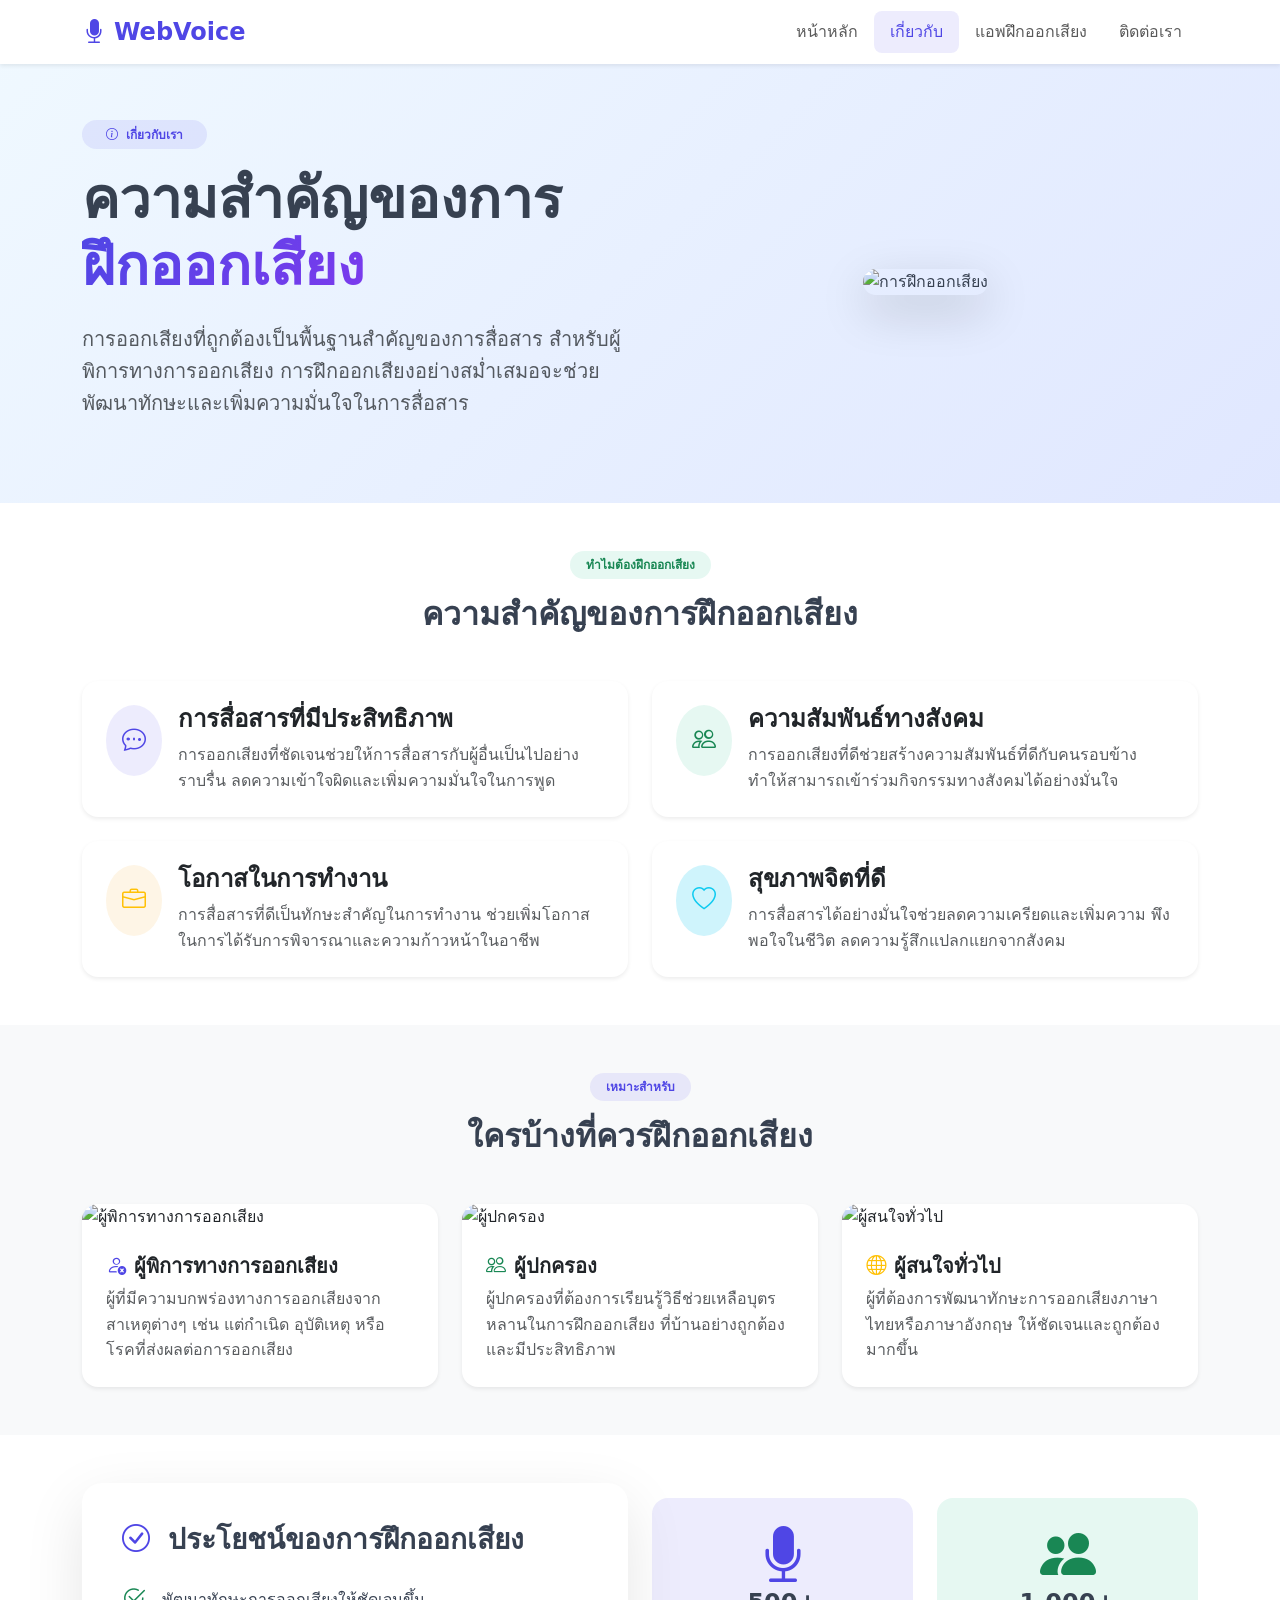
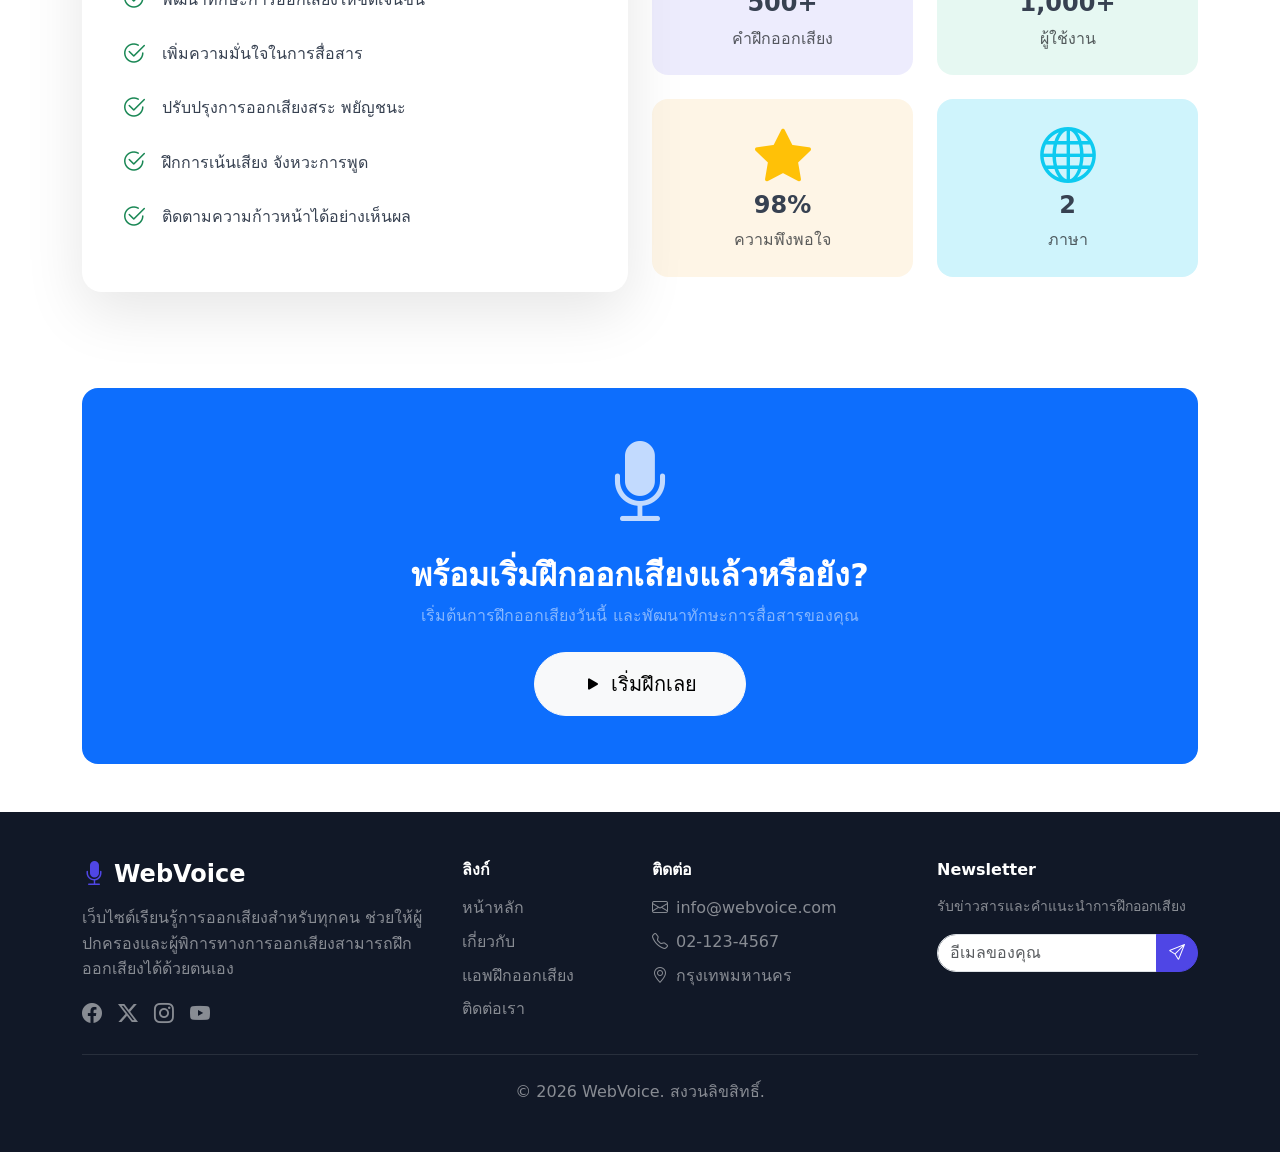
==== about.html @ 3326497d "first commit" ====
<!DOCTYPE html>
<html lang="th">
<head>
    <meta charset="UTF-8">
    <meta name="viewport" content="width=device-width, initial-scale=1.0">
    <title>เกี่ยวกับ - WebVoice เรียนรู้การออกเสียง</title>
    <link href="https://cdn.jsdelivr.net/npm/bootstrap@5.3.0/dist/css/bootstrap.min.css" rel="stylesheet">
    <link href="https://cdn.jsdelivr.net/npm/bootstrap-icons@1.11.0/font/bootstrap-icons.css" rel="stylesheet">
    <link rel="stylesheet" href="css/style.css">
</head>
<body>
    <!-- Header -->
    <header class="header-main">
        <nav class="navbar navbar-expand-lg navbar-light bg-white shadow-sm">
            <div class="container">
                <a class="navbar-brand fw-bold text-primary" href="index.html">
                    <i class="bi bi-mic-fill me-2"></i>WebVoice
                </a>
                <button class="navbar-toggler" type="button" data-bs-toggle="collapse" data-bs-target="#navbarNav">
                    <span class="navbar-toggler-icon"></span>
                </button>
                <div class="collapse navbar-collapse" id="navbarNav">
                    <ul class="navbar-nav ms-auto">
                        <li class="nav-item">
                            <a class="nav-link" href="index.html">หน้าหลัก</a>
                        </li>
                        <li class="nav-item">
                            <a class="nav-link active" href="about.html">เกี่ยวกับ</a>
                        </li>
                        <li class="nav-item">
                            <a class="nav-link" href="app.html">แอพฝึกออกเสียง</a>
                        </li>
                        <li class="nav-item">
                            <a class="nav-link" href="contact.html">ติดต่อเรา</a>
                        </li>
                    </ul>
                </div>
            </div>
        </nav>
    </header>

    <!-- About Hero -->
    <section class="about-hero">
        <div class="container">
            <div class="row align-items-center">
                <div class="col-lg-6">
                    <span class="badge bg-primary-subtle text-primary px-4 py-2 rounded-pill mb-3">
                        <i class="bi bi-info-circle me-1"></i> เกี่ยวกับเรา
                    </span>
                    <h1 class="display-4 fw-bold mb-4">
                        ความสำคัญของการ<br>
                        <span class="text-gradient">ฝึกออกเสียง</span>
                    </h1>
                    <p class="lead text-muted mb-4">
                        การออกเสียงที่ถูกต้องเป็นพื้นฐานสำคัญของการสื่อสาร สำหรับผู้พิการทางการออกเสียง 
                        การฝึกออกเสียงอย่างสม่ำเสมอจะช่วยพัฒนาทักษะและเพิ่มความมั่นใจในการสื่อสาร
                    </p>
                </div>
                <div class="col-lg-6">
                    <div class="text-center">
                        <img src="https://images.unsplash.com/photo-1576091160399-112ba8d25d1d?w=600&h=400&fit=crop" 
                             alt="การฝึกออกเสียง" class="img-fluid rounded-4 shadow-lg">
                    </div>
                </div>
            </div>
        </div>
    </section>

    <!-- Why Speech Matters -->
    <section class="py-5">
        <div class="container">
            <div class="text-center mb-5">
                <span class="badge bg-success-subtle text-success px-3 py-2 rounded-pill mb-3">
                    ทำไมต้องฝึกออกเสียง
                </span>
                <h2 class="fw-bold">ความสำคัญของการฝึกออกเสียง</h2>
            </div>
            <div class="row g-4">
                <div class="col-md-6">
                    <div class="card border-0 shadow-sm rounded-4 p-4 h-100">
                        <div class="d-flex align-items-start">
                            <div class="icon-box bg-primary-subtle rounded-circle p-3 me-3">
                                <i class="bi bi-chat-dots fs-4 text-primary"></i>
                            </div>
                            <div>
                                <h4 class="fw-bold mb-2">การสื่อสารที่มีประสิทธิภาพ</h4>
                                <p class="text-muted mb-0">
                                    การออกเสียงที่ชัดเจนช่วยให้การสื่อสารกับผู้อื่นเป็นไปอย่างราบรื่น 
                                    ลดความเข้าใจผิดและเพิ่มความมั่นใจในการพูด
                                </p>
                            </div>
                        </div>
                    </div>
                </div>
                <div class="col-md-6">
                    <div class="card border-0 shadow-sm rounded-4 p-4 h-100">
                        <div class="d-flex align-items-start">
                            <div class="icon-box bg-success-subtle rounded-circle p-3 me-3">
                                <i class="bi bi-people fs-4 text-success"></i>
                            </div>
                            <div>
                                <h4 class="fw-bold mb-2">ความสัมพันธ์ทางสังคม</h4>
                                <p class="text-muted mb-0">
                                    การออกเสียงที่ดีช่วยสร้างความสัมพันธ์ที่ดีกับคนรอบข้าง 
                                    ทำให้สามารถเข้าร่วมกิจกรรมทางสังคมได้อย่างมั่นใจ
                                </p>
                            </div>
                        </div>
                    </div>
                </div>
                <div class="col-md-6">
                    <div class="card border-0 shadow-sm rounded-4 p-4 h-100">
                        <div class="d-flex align-items-start">
                            <div class="icon-box bg-warning-subtle rounded-circle p-3 me-3">
                                <i class="bi bi-briefcase fs-4 text-warning"></i>
                            </div>
                            <div>
                                <h4 class="fw-bold mb-2">โอกาสในการทำงาน</h4>
                                <p class="text-muted mb-0">
                                    การสื่อสารที่ดีเป็นทักษะสำคัญในการทำงาน ช่วยเพิ่มโอกาส 
                                    ในการได้รับการพิจารณาและความก้าวหน้าในอาชีพ
                                </p>
                            </div>
                        </div>
                    </div>
                </div>
                <div class="col-md-6">
                    <div class="card border-0 shadow-sm rounded-4 p-4 h-100">
                        <div class="d-flex align-items-start">
                            <div class="icon-box bg-info-subtle rounded-circle p-3 me-3">
                                <i class="bi bi-heart fs-4 text-info"></i>
                            </div>
                            <div>
                                <h4 class="fw-bold mb-2">สุขภาพจิตที่ดี</h4>
                                <p class="text-muted mb-0">
                                    การสื่อสารได้อย่างมั่นใจช่วยลดความเครียดและเพิ่มความ 
                                    พึงพอใจในชีวิต ลดความรู้สึกแปลกแยกจากสังคม
                                </p>
                            </div>
                        </div>
                    </div>
                </div>
            </div>
        </div>
    </section>

    <!-- For Whom -->
    <section class="py-5 bg-light">
        <div class="container">
            <div class="text-center mb-5">
                <span class="badge bg-primary-subtle text-primary px-3 py-2 rounded-pill mb-3">
                    เหมาะสำหรับ
                </span>
                <h2 class="fw-bold">ใครบ้างที่ควรฝึกออกเสียง</h2>
            </div>
            <div class="row g-4">
                <div class="col-md-4">
                    <div class="card border-0 shadow-sm rounded-4 overflow-hidden">
                        <div class="card-img-top-wrapper">
                            <img src="https://images.unsplash.com/photo-1503454537195-1dcabb73ffb9?w=400&h=250&fit=crop" 
                                 alt="ผู้พิการทางการออกเสียง" class="img-fluid w-100" style="height: 200px; object-fit: cover;">
                        </div>
                        <div class="card-body p-4">
                            <h5 class="fw-bold mb-2">
                                <i class="bi bi-person-x text-primary me-2"></i>ผู้พิการทางการออกเสียง
                            </h5>
                            <p class="text-muted mb-0">
                                ผู้ที่มีความบกพร่องทางการออกเสียงจากสาเหตุต่างๆ 
                                เช่น แต่กำเนิด อุบัติเหตุ หรือโรคที่ส่งผลต่อการออกเสียง
                            </p>
                        </div>
                    </div>
                </div>
                <div class="col-md-4">
                    <div class="card border-0 shadow-sm rounded-4 overflow-hidden">
                        <div class="card-img-top-wrapper">
                            <img src="https://images.unsplash.com/photo-1544717305-2782549b5136?w=400&h=250&fit=crop" 
                                 alt="ผู้ปกครอง" class="img-fluid w-100" style="height: 200px; object-fit: cover;">
                        </div>
                        <div class="card-body p-4">
                            <h5 class="fw-bold mb-2">
                                <i class="bi bi-people text-success me-2"></i>ผู้ปกครอง
                            </h5>
                            <p class="text-muted mb-0">
                                ผู้ปกครองที่ต้องการเรียนรู้วิธีช่วยเหลือบุตรหลานในการฝึกออกเสียง 
                                ที่บ้านอย่างถูกต้องและมีประสิทธิภาพ
                            </p>
                        </div>
                    </div>
                </div>
                <div class="col-md-4">
                    <div class="card border-0 shadow-sm rounded-4 overflow-hidden">
                        <div class="card-img-top-wrapper">
                            <img src="https://images.unsplash.com/photo-1573497019940-1c28c88b4f3e?w=400&h=250&fit=crop" 
                                 alt="ผู้สนใจทั่วไป" class="img-fluid w-100" style="height: 200px; object-fit: cover;">
                        </div>
                        <div class="card-body p-4">
                            <h5 class="fw-bold mb-2">
                                <i class="bi bi-globe text-warning me-2"></i>ผู้สนใจทั่วไป
                            </h5>
                            <p class="text-muted mb-0">
                                ผู้ที่ต้องการพัฒนาทักษะการออกเสียงภาษาไทยหรือภาษาอังกฤษ 
                                ให้ชัดเจนและถูกต้องมากขึ้น
                            </p>
                        </div>
                    </div>
                </div>
            </div>
        </div>
    </section>

    <!-- Benefits -->
    <section class="py-5">
        <div class="container">
            <div class="row align-items-center">
                <div class="col-lg-6">
                    <div class="about-card">
                        <h3 class="fw-bold mb-4">
                            <i class="bi bi-check-circle text-primary me-2"></i>
                            ประโยชน์ของการฝึกออกเสียง
                        </h3>
                        <ul class="list-unstyled">
                            <li class="d-flex align-items-center mb-3">
                                <i class="bi bi-check2-circle text-success fs-4 me-3"></i>
                                <span>พัฒนาทักษะการออกเสียงให้ชัดเจนขึ้น</span>
                            </li>
                            <li class="d-flex align-items-center mb-3">
                                <i class="bi bi-check2-circle text-success fs-4 me-3"></i>
                                <span>เพิ่มความมั่นใจในการสื่อสาร</span>
                            </li>
                            <li class="d-flex align-items-center mb-3">
                                <i class="bi bi-check2-circle text-success fs-4 me-3"></i>
                                <span>ปรับปรุงการออกเสียงสระ พยัญชนะ</span>
                            </li>
                            <li class="d-flex align-items-center mb-3">
                                <i class="bi bi-check2-circle text-success fs-4 me-3"></i>
                                <span>ฝึกการเน้นเสียง จังหวะการพูด</span>
                            </li>
                            <li class="d-flex align-items-center mb-3">
                                <i class="bi bi-check2-circle text-success fs-4 me-3"></i>
                                <span>ติดตามความก้าวหน้าได้อย่างเห็นผล</span>
                            </li>
                        </ul>
                    </div>
                </div>
                <div class="col-lg-6">
                    <div class="row g-4">
                        <div class="col-6">
                            <div class="text-center p-4 bg-primary-subtle rounded-4">
                                <i class="bi bi-mic-fill display-4 text-primary mb-2"></i>
                                <h4 class="fw-bold">500+</h4>
                                <p class="mb-0 text-muted">คำฝึกออกเสียง</p>
                            </div>
                        </div>
                        <div class="col-6">
                            <div class="text-center p-4 bg-success-subtle rounded-4">
                                <i class="bi bi-people-fill display-4 text-success mb-2"></i>
                                <h4 class="fw-bold">1,000+</h4>
                                <p class="mb-0 text-muted">ผู้ใช้งาน</p>
                            </div>
                        </div>
                        <div class="col-6">
                            <div class="text-center p-4 bg-warning-subtle rounded-4">
                                <i class="bi bi-star-fill display-4 text-warning mb-2"></i>
                                <h4 class="fw-bold">98%</h4>
                                <p class="mb-0 text-muted">ความพึงพอใจ</p>
                            </div>
                        </div>
                        <div class="col-6">
                            <div class="text-center p-4 bg-info-subtle rounded-4">
                                <i class="bi bi-globe display-4 text-info mb-2"></i>
                                <h4 class="fw-bold">2</h4>
                                <p class="mb-0 text-muted">ภาษา</p>
                            </div>
                        </div>
                    </div>
                </div>
            </div>
        </div>
    </section>

    <!-- CTA -->
    <section class="py-5">
        <div class="container">
            <div class="card bg-primary border-0 rounded-4 p-5 text-center">
                <div class="row justify-content-center">
                    <div class="col-lg-8">
                        <i class="bi bi-mic-fill display-1 text-white opacity-75"></i>
                        <h2 class="fw-bold text-white mt-4">พร้อมเริ่มฝึกออกเสียงแล้วหรือยัง?</h2>
                        <p class="text-white-50 mb-4">
                            เริ่มต้นการฝึกออกเสียงวันนี้ และพัฒนาทักษะการสื่อสารของคุณ
                        </p>
                        <a href="app.html" class="btn btn-light btn-lg px-5 py-3 rounded-pill">
                            <i class="bi bi-play-fill me-2"></i>เริ่มฝึกเลย
                        </a>
                    </div>
                </div>
            </div>
        </div>
    </section>

    <!-- Footer -->
    <footer class="footer-main bg-dark text-white py-5">
        <div class="container">
            <div class="row g-4">
                <div class="col-lg-4">
                    <h4 class="fw-bold mb-3">
                        <i class="bi bi-mic-fill me-2 text-primary"></i>WebVoice
                    </h4>
                    <p class="text-white-50 mb-3">
                        เว็บไซต์เรียนรู้การออกเสียงสำหรับทุกคน ช่วยให้ผู้ปกครองและผู้พิการทางการออกเสียงสามารถฝึกออกเสียงได้ด้วยตนเอง
                    </p>
                    <div class="d-flex gap-3">
                        <a href="#" class="text-white-50 fs-5"><i class="bi bi-facebook"></i></a>
                        <a href="#" class="text-white-50 fs-5"><i class="bi bi-twitter-x"></i></a>
                        <a href="#" class="text-white-50 fs-5"><i class="bi bi-instagram"></i></a>
                        <a href="#" class="text-white-50 fs-5"><i class="bi bi-youtube"></i></a>
                    </div>
                </div>
                <div class="col-lg-2">
                    <h6 class="fw-bold mb-3">ลิงก์</h6>
                    <ul class="list-unstyled mb-0">
                        <li class="mb-2"><a href="index.html" class="text-white-50 text-decoration-none">หน้าหลัก</a></li>
                        <li class="mb-2"><a href="about.html" class="text-white-50 text-decoration-none">เกี่ยวกับ</a></li>
                        <li class="mb-2"><a href="app.html" class="text-white-50 text-decoration-none">แอพฝึกออกเสียง</a></li>
                        <li class="mb-2"><a href="contact.html" class="text-white-50 text-decoration-none">ติดต่อเรา</a></li>
                    </ul>
                </div>
                <div class="col-lg-3">
                    <h6 class="fw-bold mb-3">ติดต่อ</h6>
                    <ul class="list-unstyled mb-0 text-white-50">
                        <li class="mb-2"><i class="bi bi-envelope me-2"></i>info@webvoice.com</li>
                        <li class="mb-2"><i class="bi bi-telephone me-2"></i>02-123-4567</li>
                        <li class="mb-2"><i class="bi bi-geo-alt me-2"></i>กรุงเทพมหานคร</li>
                    </ul>
                </div>
                <div class="col-lg-3">
                    <h6 class="fw-bold mb-3">Newsletter</h6>
                    <p class="text-white-50 small">รับข่าวสารและคำแนะนำการฝึกออกเสียง</p>
                    <div class="input-group">
                        <input type="email" class="form-control rounded-start-pill" placeholder="อีเมลของคุณ">
                        <button class="btn btn-primary rounded-end-pill" type="button">
                            <i class="bi bi-send"></i>
                        </button>
                    </div>
                </div>
            </div>
            <hr class="my-4 border-secondary">
            <div class="text-center text-white-50">
                <p class="mb-0">&copy; 2026 WebVoice. สงวนลิขสิทธิ์.</p>
            </div>
        </div>
    </footer>

    <script src="https://cdn.jsdelivr.net/npm/bootstrap@5.3.0/dist/js/bootstrap.bundle.min.js"></script>
</body>
</html>
---- css/style.css ----
/* filepath: css/style.css */
:root {
    --primary-color: #4f46e5;
    --secondary-color: #6366f1;
    --success-color: #10b981;
    --warning-color: #f59e0b;
    --info-color: #06b6d4;
    --dark-color: #1f2937;
    --light-color: #f9fafb;
    --gradient-primary: linear-gradient(135deg, #4f46e5 0%, #7c3aed 100%);
}

* {
    margin: 0;
    padding: 0;
    box-sizing: border-box;
}

body {
    font-family: 'Segoe UI', system-ui, -apple-system, sans-serif;
    line-height: 1.6;
    color: #374151;
    overflow-x: hidden;
}

/* Header */
.header-main {
    position: fixed;
    top: 0;
    left: 0;
    right: 0;
    z-index: 1000;
    background: rgba(255, 255, 255, 0.95);
    backdrop-filter: blur(10px);
}

.navbar-brand {
    font-size: 1.5rem;
    color: var(--primary-color) !important;
}

.nav-link {
    font-weight: 500;
    padding: 0.5rem 1rem !important;
    border-radius: 0.5rem;
    transition: all 0.3s ease;
}

.nav-link:hover,
.nav-link.active {
    color: var(--primary-color) !important;
    background: rgba(79, 70, 229, 0.1);
}

/* Hero Section */
.hero-section {
    position: relative;
    min-height: 100vh;
    background: linear-gradient(135deg, #f0f9ff 0%, #e0e7ff 50%, #f5f3ff 100%);
    overflow: hidden;
}

.hero-overlay {
    position: absolute;
    top: 0;
    left: 0;
    right: 0;
    bottom: 0;
    background: url("data:image/svg+xml,%3Csvg width='60' height='60' viewBox='0 0 60 60' xmlns='http://www.w3.org/2000/svg'%3E%3Cg fill='none' fill-rule='evenodd'%3E%3Cg fill='%234f46e5' fill-opacity='0.05'%3E%3Cpath d='M36 34v-4h-2v4h-4v2h4v4h2v-4h4v-2h-4zm0-30V0h-2v4h-4v2h4v4h2V6h4V4h-4zM6 34v-4H4v4H0v2h4v4h2v-4h4v-2H6zM6 4V0H4v4H0v2h4v4h2V6h4V4H6z'/%3E%3C/g%3E%3C/g%3E%3C/svg%3E");
}

.hero-content {
    animation: fadeInUp 1s ease-out;
}

@keyframes fadeInUp {
    from {
        opacity: 0;
        transform: translateY(30px);
    }
    to {
        opacity: 1;
        transform: translateY(0);
    }
}

.text-gradient {
    background: var(--gradient-primary);
    -webkit-background-clip: text;
    -webkit-text-fill-color: transparent;
    background-clip: text;
}

.hero-image-wrapper {
    position: relative;
    animation: fadeInRight 1s ease-out 0.3s both;
}

@keyframes fadeInRight {
    from {
        opacity: 0;
        transform: translateX(30px);
    }
    to {
        opacity: 1;
        transform: translateX(0);
    }
}

.hero-card {
    animation: float 3s ease-in-out infinite;
}

@keyframes float {
    0%, 100% {
        transform: translateY(0);
    }
    50% {
        transform: translateY(-10px);
    }
}

.avatar-circle {
    width: 80px;
    height: 80px;
    background: var(--gradient-primary);
    border-radius: 50%;
    display: flex;
    align-items: center;
    justify-content: center;
}

.sound-wave {
    display: flex;
    align-items: center;
    justify-content: center;
    gap: 5px;
    height: 40px;
}

.sound-wave .bar {
    width: 6px;
    height: 20px;
    background: var(--primary-color);
    border-radius: 3px;
    animation: soundWave 1s ease-in-out infinite;
}

.sound-wave .bar:nth-child(1) { animation-delay: 0s; }
.sound-wave .bar:nth-child(2) { animation-delay: 0.1s; }
.sound-wave .bar:nth-child(3) { animation-delay: 0.2s; }
.sound-wave .bar:nth-child(4) { animation-delay: 0.3s; }
.sound-wave .bar:nth-child(5) { animation-delay: 0.4s; }

@keyframes soundWave {
    0%, 100% {
        height: 10px;
    }
    50% {
        height: 35px;
    }
}

.floating-card {
    position: absolute;
    background: white;
    padding: 12px 20px;
    border-radius: 50px;
    box-shadow: 0 10px 40px rgba(0, 0, 0, 0.1);
    display: flex;
    align-items: center;
    gap: 10px;
    font-weight: 600;
    font-size: 0.9rem;
    animation: floatCard 3s ease-in-out infinite;
}

.floating-card i {
    font-size: 1.2rem;
}

.card-1 {
    top: 20%;
    right: -20px;
    animation-delay: 0s;
}

.card-2 {
    bottom: 20%;
    left: -30px;
    animation-delay: 1.5s;
}

@keyframes floatCard {
    0%, 100% {
        transform: translateY(0);
    }
    50% {
        transform: translateY(-10px);
    }
}

.hero-scroll-indicator {
    position: absolute;
    bottom: 30px;
    left: 50%;
    transform: translateX(-50%);
    text-align: center;
    animation: bounce 2s infinite;
}

.hero-scroll-indicator .mouse {
    width: 26px;
    height: 40px;
    border: 2px solid #6b7280;
    border-radius: 20px;
    margin: 0 auto 10px;
    position: relative;
}

.hero-scroll-indicator .wheel {
    width: 4px;
    height: 8px;
    background: #6b7280;
    border-radius: 2px;
    position: absolute;
    top: 8px;
    left: 50%;
    transform: translateX(-50%);
    animation: scroll 2s infinite;
}

@keyframes bounce {
    0%, 20%, 50%, 80%, 100% {
        transform: translateX(-50%) translateY(0);
    }
    40% {
        transform: translateX(-50%) translateY(-10px);
    }
    60% {
        transform: translateX(-50%) translateY(-5px);
    }
}

@keyframes scroll {
    0% {
        opacity: 1;
        transform: translateX(-50%) translateY(0);
    }
    100% {
        opacity: 0;
        transform: translateX(-50%) translateY(15px);
    }
}

/* Features Section */
.feature-card {
    transition: all 0.3s ease;
}

.feature-card:hover {
    transform: translateY(-5px);
}

.icon-wrapper {
    width: 70px;
    height: 70px;
    display: flex;
    align-items: center;
    justify-content: center;
}

/* How It Works */
.step-card {
    padding: 20px;
}

.step-number {
    width: 60px;
    height: 60px;
    font-size: 1.5rem;
}

/* CTA Section */
.cta-section .card {
    background: var(--gradient-primary) !important;
}

/* Footer */
.footer-main {
    background: #111827 !important;
}

.footer-main a {
    transition: all 0.3s ease;
}

.footer-main a:hover {
    color: white !important;
    transform: translateX(5px);
}

/* Buttons */
.btn-primary {
    background: var(--primary-color);
    border-color: var(--primary-color);
}

.btn-primary:hover {
    background: #4338ca;
    border-color: #4338ca;
}

.btn-outline-secondary:hover {
    background: #6b7280;
    border-color: #6b7280;
    color: white;
}

/* Responsive */
@media (max-width: 991px) {
    .hero-image-wrapper {
        display: none;
    }
    
    .floating-card {
        display: none;
    }
}

@media (max-width: 768px) {
    .display-3 {
        font-size: 2rem !important;
    }
    
    .hero-content .d-flex {
        flex-direction: column;
    }
    
    .hero-content .btn {
        width: 100%;
    }
}

/* App Page Specific Styles */
.app-container {
    min-height: 100vh;
    padding-top: 80px;
    background: linear-gradient(135deg, #f0f9ff 0%, #e0e7ff 100%);
}

.word-display {
    background: white;
    border-radius: 20px;
    padding: 40px;
    box-shadow: 0 20px 60px rgba(0, 0, 0, 0.1);
}

.word-text {
    font-size: 3rem;
    font-weight: 700;
    color: var(--dark-color);
    margin-bottom: 10px;
}

.word-phonetic {
    font-size: 1.5rem;
    color: #6b7280;
}

.record-button {
    width: 120px;
    height: 120px;
    border-radius: 50%;
    background: var(--gradient-primary);
    border: none;
    color: white;
    font-size: 3rem;
    cursor: pointer;
    transition: all 0.3s ease;
    box-shadow: 0 10px 40px rgba(79, 70, 229, 0.4);
}

.record-button:hover {
    transform: scale(1.1);
}

.record-button.recording {
    animation: pulse 1s infinite;
}

@keyframes pulse {
    0% {
        box-shadow: 0 0 0 0 rgba(79, 70, 229, 0.7);
    }
    70% {
        box-shadow: 0 0 0 30px rgba(79, 70, 229, 0);
    }
    100% {
        box-shadow: 0 0 0 0 rgba(79, 70, 229, 0);
    }
}

.result-display {
    background: white;
    border-radius: 20px;
    padding: 30px;
    margin-top: 30px;
}

.score-circle {
    width: 150px;
    height: 150px;
    border-radius: 50%;
    display: flex;
    align-items: center;
    justify-content: center;
    font-size: 3rem;
    font-weight: 700;
    margin: 0 auto;
}

.score-high {
    background: linear-gradient(135deg, #d1fae5 0%, #a7f3d0 100%);
    color: #065f46;
}

.score-medium {
    background: linear-gradient(135deg, #fef3c7 0%, #fde68a 100%);
    color: #92400e;
}

.score-low {
    background: linear-gradient(135deg, #fee2e2 0%, #fecaca 100%);
    color: #991b1b;
}

/* About Page */
.about-hero {
    background: linear-gradient(135deg, #f0f9ff 0%, #e0e7ff 100%);
    padding: 120px 0 60px;
}

.about-card {
    background: white;
    border-radius: 20px;
    padding: 40px;
    box-shadow: 0 20px 60px rgba(0, 0, 0, 0.1);
}

/* Contact Page */
.contact-hero {
    background: linear-gradient(135deg, #f0f9ff 0%, #e0e7ff 100%);
    padding: 120px 0 60px;
}

.profile-card {
    background: white;
    border-radius: 20px;
    padding: 30px;
    box-shadow: 0 20px 60px rgba(0, 0, 0, 0.1);
    text-align: center;
}

.profile-image {
    width: 150px;
    height: 150px;
    border-radius: 50%;
    object-fit: cover;
    margin-bottom: 20px;
    border: 5px solid var(--primary-color);
}

.contact-form {
    background: white;
    border-radius: 20px;
    padding: 40px;
    box-shadow: 0 20px 60px rgba(0, 0, 0, 0.1);
}

/* Animations */
.fade-in {
    animation: fadeIn 0.5s ease-out;
}

@keyframes fadeIn {
    from {
        opacity: 0;
    }
    to {
        opacity: 1;
    }
}

/* Utility Classes */
.bg-primary-subtle {
    background-color: rgba(79, 70, 229, 0.1) !important;
}

.bg-success-subtle {
    background-color: rgba(16, 185, 129, 0.1) !important;
}

.bg-warning-subtle {
    background-color: rgba(245, 158, 11, 0.1) !important;
}

.text-primary {
    color: var(--primary-color) !important;
}
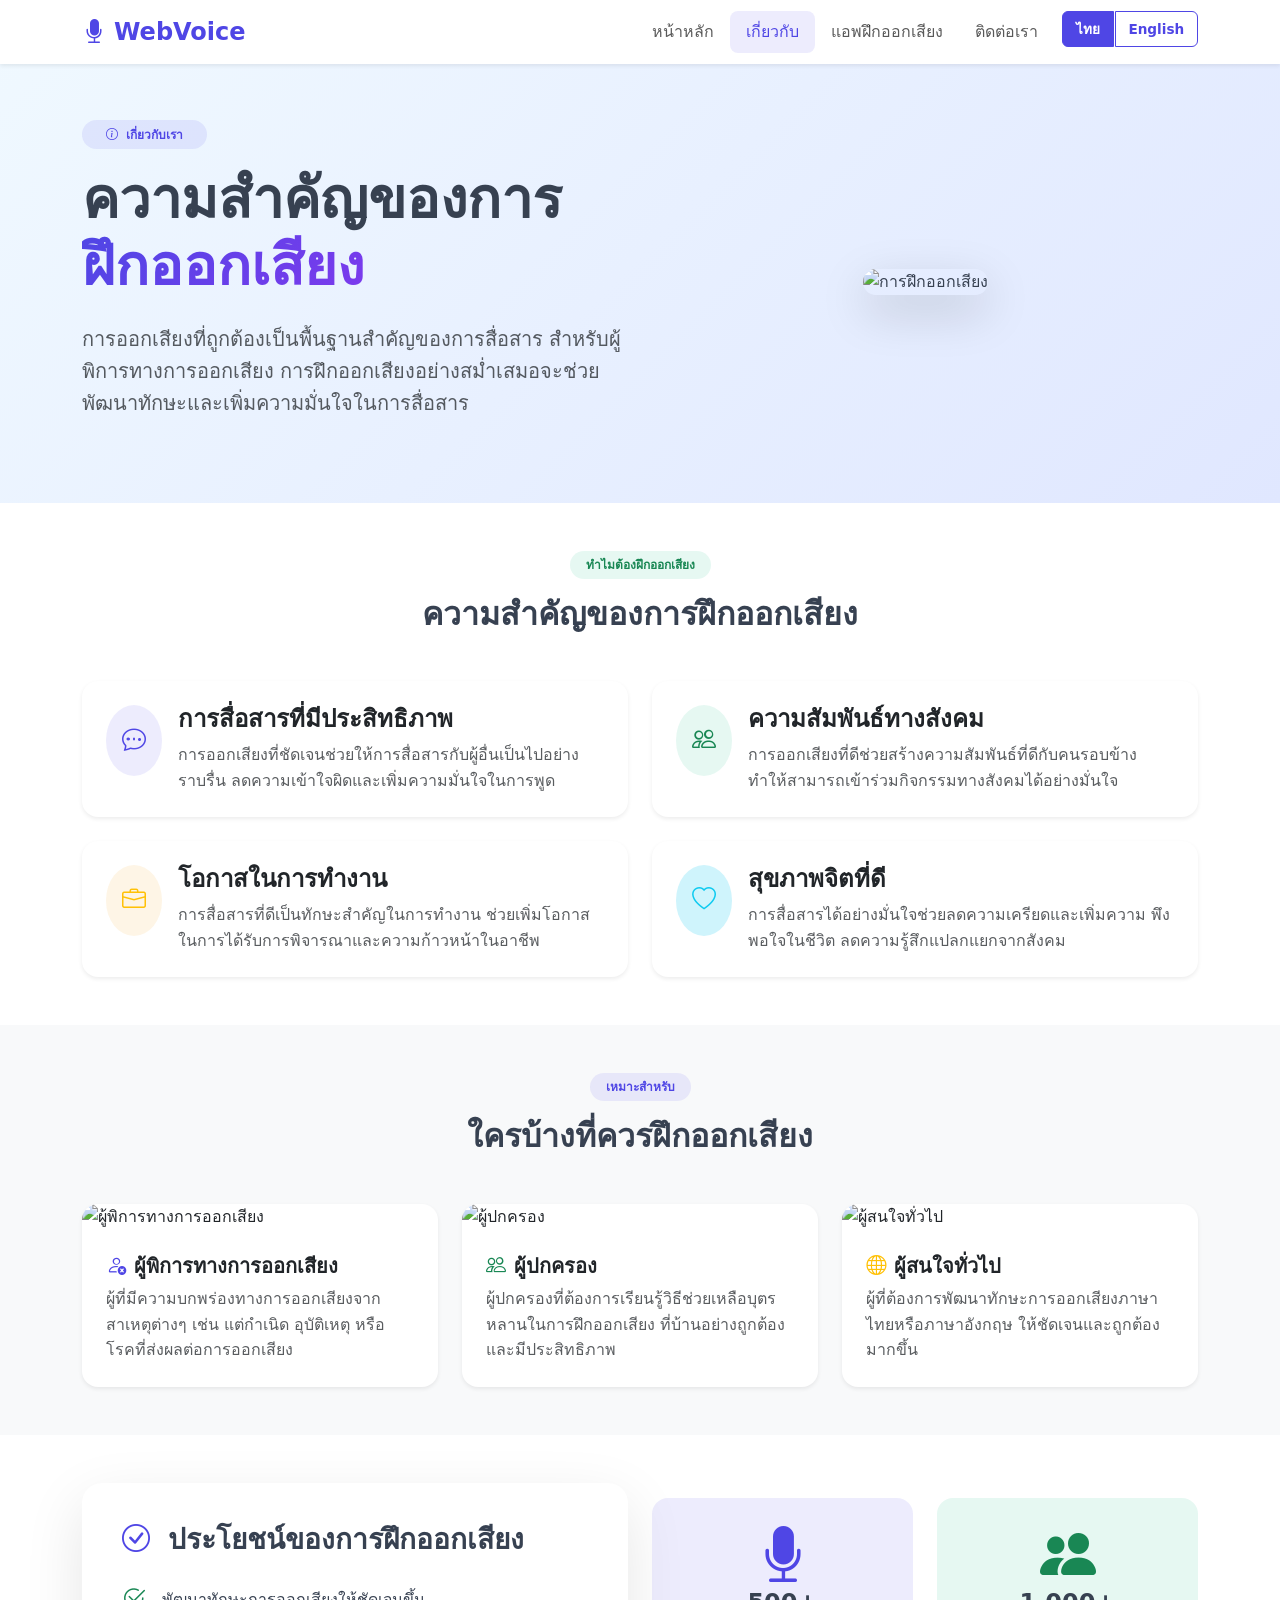
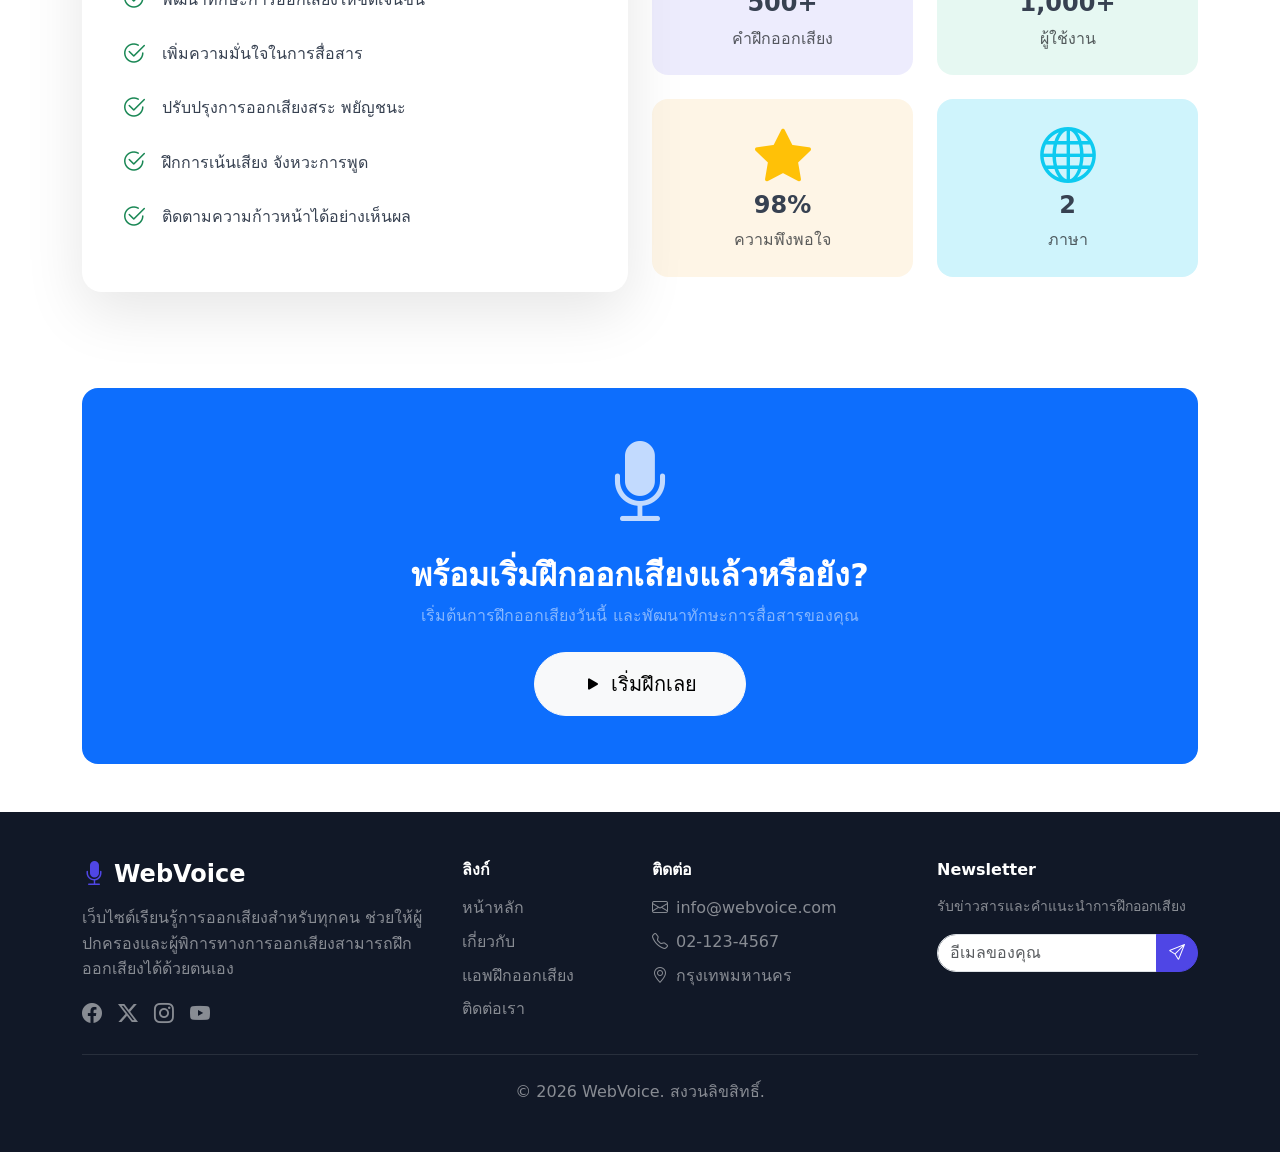
==== commit d32796c1: "ปรับแก้ prompt สั่งให้ AI gen เว็บ รองรับการฝึกออกเสียง 2 ภาษา" ====
--- a/about.html
+++ b/about.html
@@ -3,10 +3,11 @@
 <head>
     <meta charset="UTF-8">
     <meta name="viewport" content="width=device-width, initial-scale=1.0">
-    <title>เกี่ยวกับ - WebVoice เรียนรู้การออกเสียง</title>
+    <title data-i18n="aboutTitle">เกี่ยวกับ - WebVoice เรียนรู้การออกเสียง</title>
     <link href="https://cdn.jsdelivr.net/npm/bootstrap@5.3.0/dist/css/bootstrap.min.css" rel="stylesheet">
     <link href="https://cdn.jsdelivr.net/npm/bootstrap-icons@1.11.0/font/bootstrap-icons.css" rel="stylesheet">
     <link rel="stylesheet" href="css/style.css">
+    <script src="js/i18n.js"></script>
 </head>
 <body>
     <!-- Header -->
@@ -22,16 +23,22 @@
                 <div class="collapse navbar-collapse" id="navbarNav">
                     <ul class="navbar-nav ms-auto">
                         <li class="nav-item">
-                            <a class="nav-link" href="index.html">หน้าหลัก</a>
-                        </li>
-                        <li class="nav-item">
-                            <a class="nav-link active" href="about.html">เกี่ยวกับ</a>
-                        </li>
-                        <li class="nav-item">
-                            <a class="nav-link" href="app.html">แอพฝึกออกเสียง</a>
-                        </li>
-                        <li class="nav-item">
-                            <a class="nav-link" href="contact.html">ติดต่อเรา</a>
+                            <a class="nav-link" href="index.html" data-i18n="home">หน้าหลัก</a>
+                        </li>
+                        <li class="nav-item">
+                            <a class="nav-link active" href="about.html" data-i18n="about">เกี่ยวกับ</a>
+                        </li>
+                        <li class="nav-item">
+                            <a class="nav-link" href="app.html" data-i18n="app">แอพฝึกออกเสียง</a>
+                        </li>
+                        <li class="nav-item">
+                            <a class="nav-link" href="contact.html" data-i18n="contact">ติดต่อเรา</a>
+                        </li>
+                        <li class="nav-item">
+                            <div class="btn-group ms-2" role="group">
+                                <button type="button" class="btn btn-sm btn-outline-primary rounded-start" id="langTh" onclick="i18n.setLanguage('th')">ไทย</button>
+                                <button type="button" class="btn btn-sm btn-outline-primary rounded-end" id="langEn" onclick="i18n.setLanguage('en')">English</button>
+                            </div>
                         </li>
                     </ul>
                 </div>
--- a/css/style.css
+++ b/css/style.css
@@ -50,6 +50,33 @@
 .nav-link.active {
     color: var(--primary-color) !important;
     background: rgba(79, 70, 229, 0.1);
+}
+
+/* Language Switcher */
+.btn-group .btn-outline-primary {
+    font-size: 0.85rem;
+    font-weight: 600;
+    padding: 0.4rem 0.8rem;
+    border-color: var(--primary-color);
+    color: var(--primary-color);
+    transition: all 0.3s ease;
+}
+
+.btn-group .btn-outline-primary:hover {
+    background-color: var(--primary-color);
+    border-color: var(--primary-color);
+    color: white;
+}
+
+.btn-group .btn-outline-primary.active {
+    background-color: var(--primary-color);
+    border-color: var(--primary-color);
+    color: white;
+}
+
+.nav-item .btn-group {
+    display: flex;
+    gap: 2px;
 }
 
 /* Hero Section */
